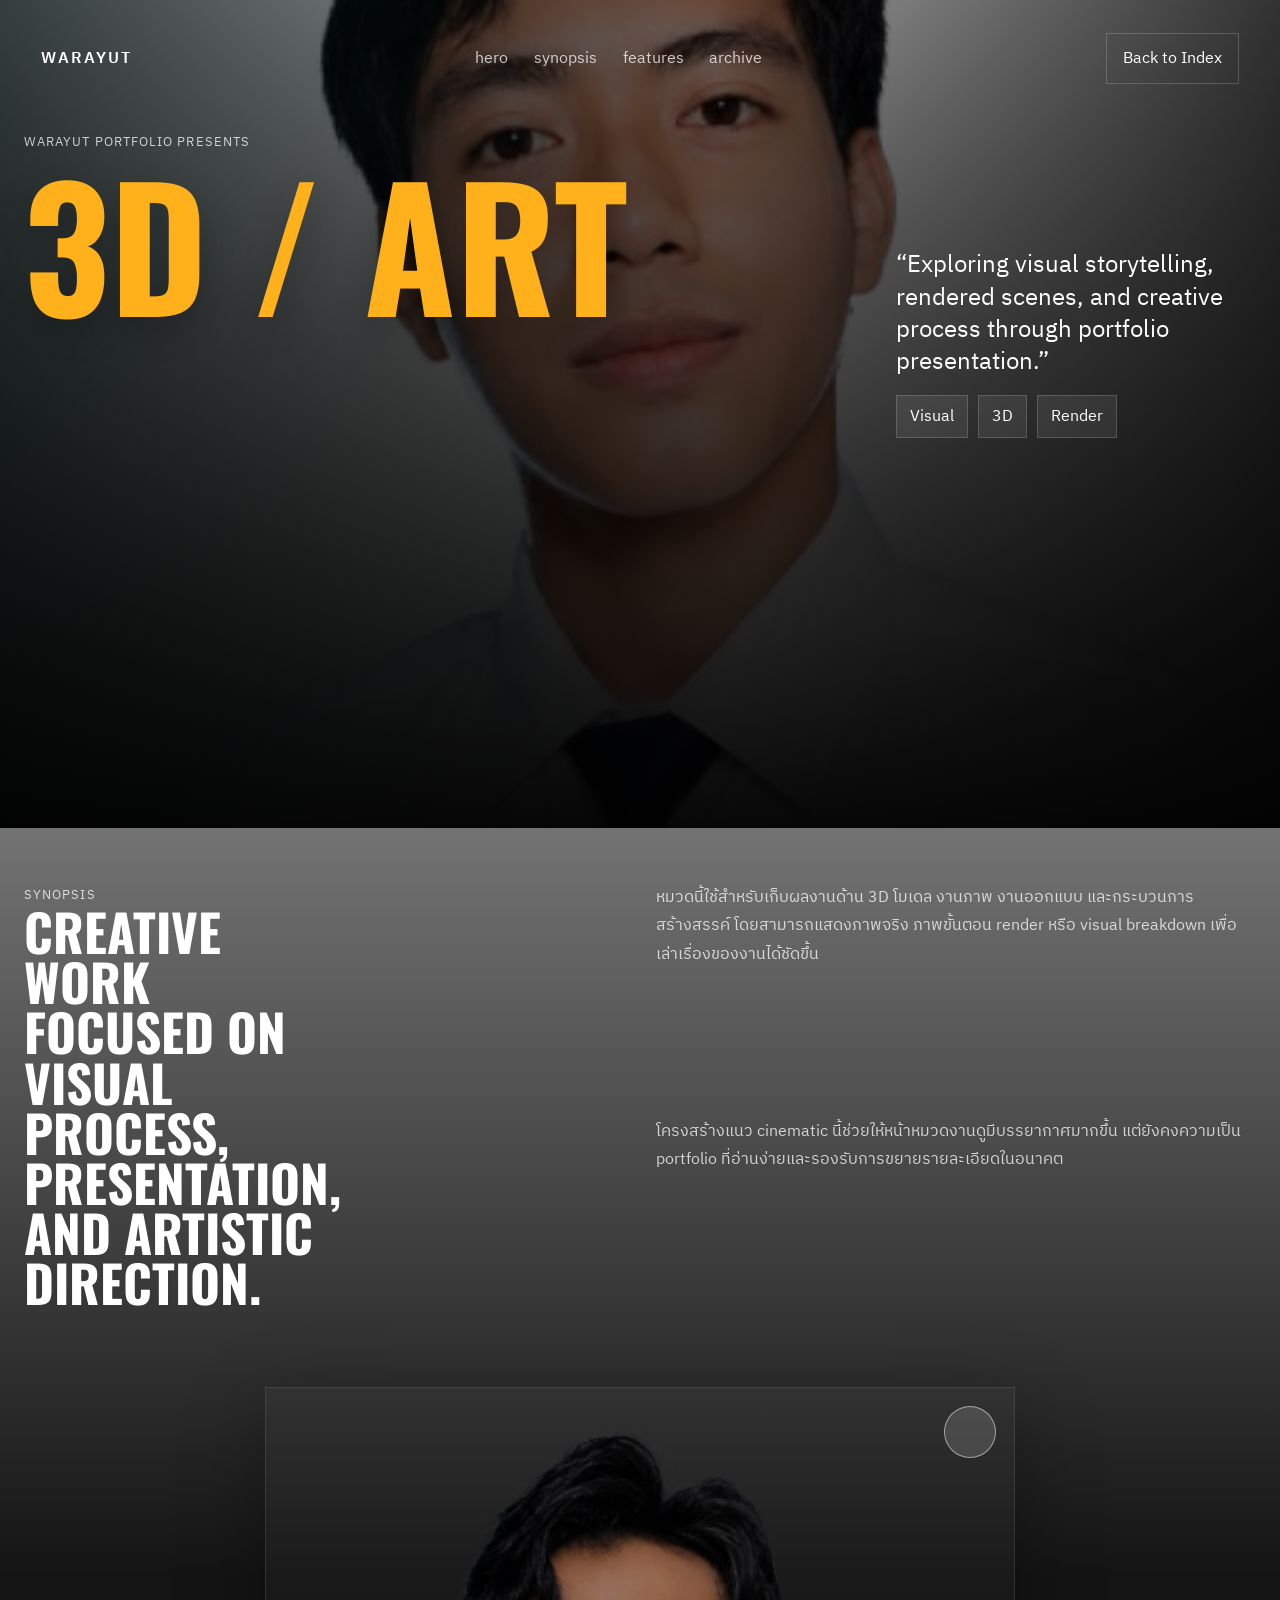
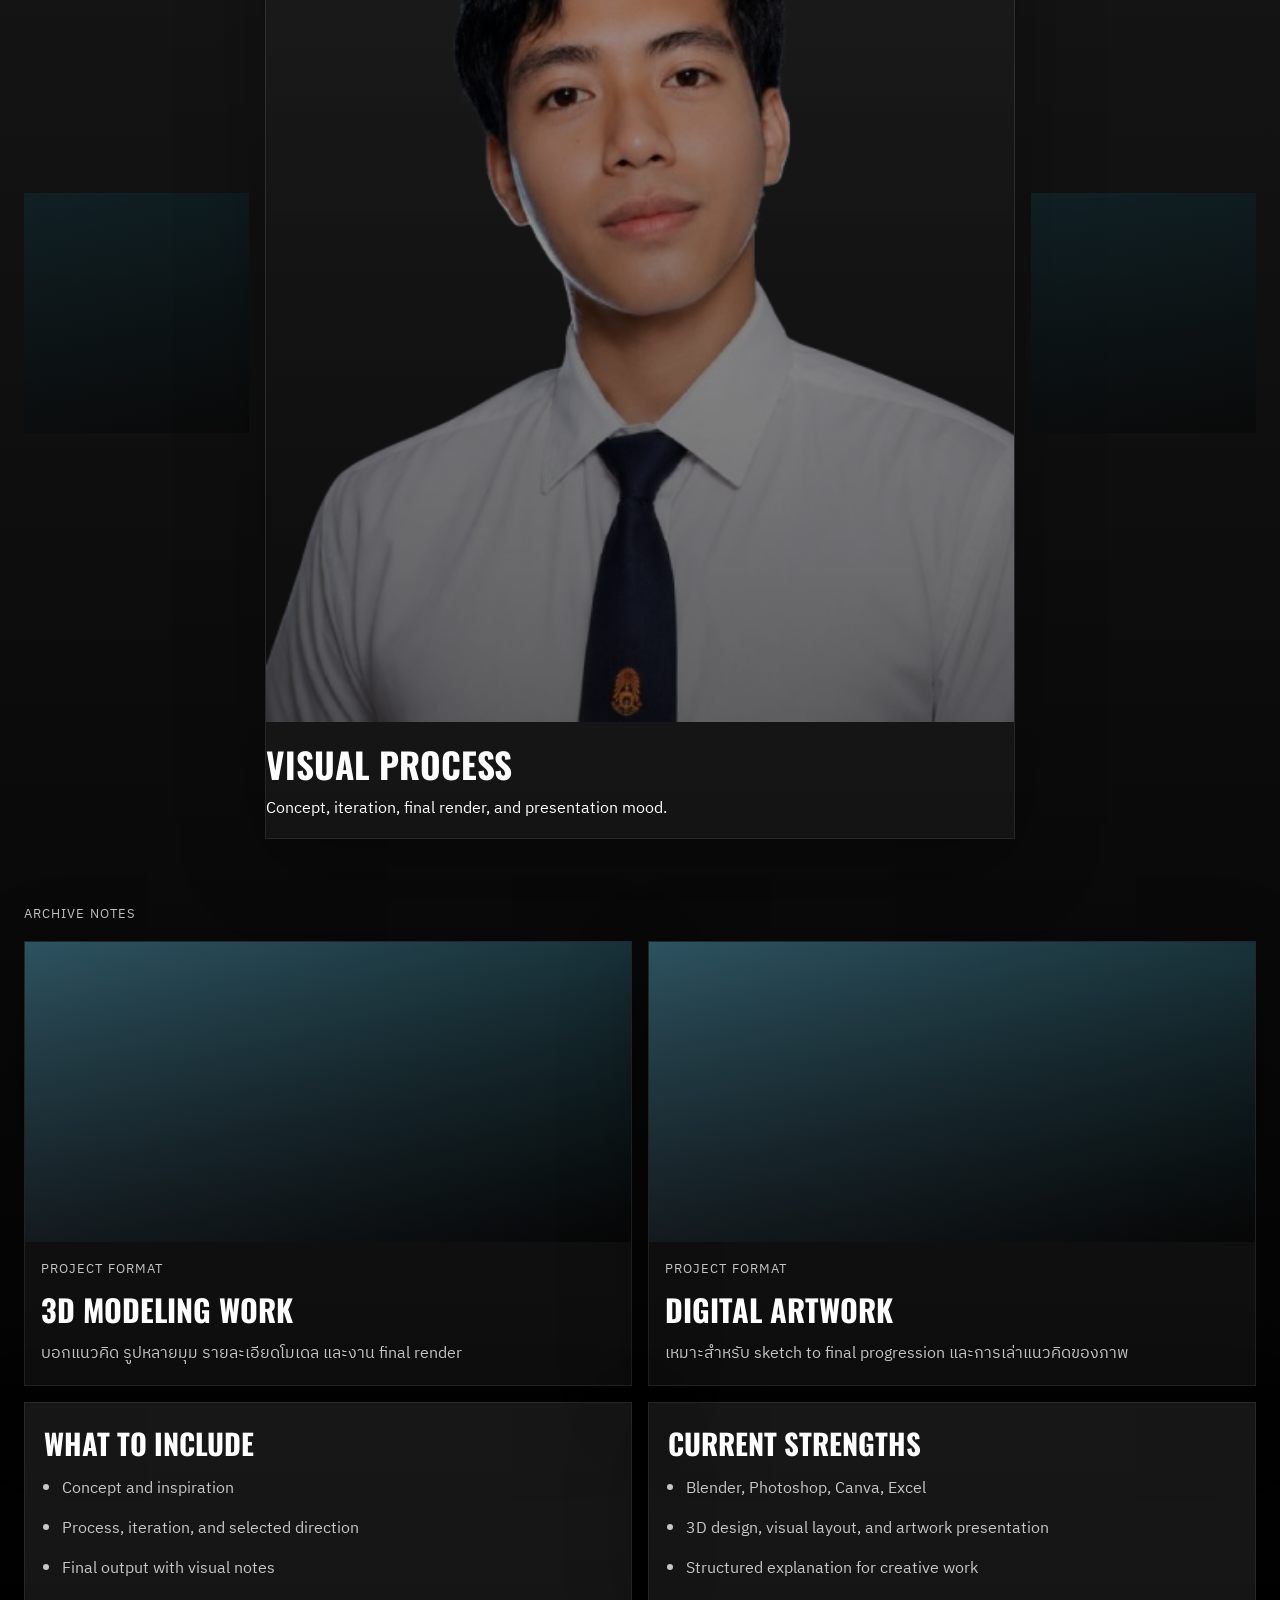
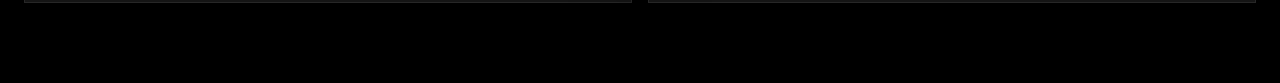
==== Portfolio/public/3D & Art Projects.html @ 30a41abb "Add files via upload" ====
<!DOCTYPE html>
<html lang="en">
<head>
    <meta charset="UTF-8">
    <meta name="viewport" content="width=device-width, initial-scale=1.0">
    <meta
        name="description"
        content="3D and art portfolio collection by Warayut Keawpaisarn in a cinematic editorial presentation."
    >
    <link rel="preconnect" href="https://fonts.googleapis.com">
    <link rel="preconnect" href="https://fonts.gstatic.com" crossorigin>
    <link
        href="https://fonts.googleapis.com/css2?family=Oswald:wght@400;500;600;700&family=IBM+Plex+Sans+Thai:wght@300;400;500;600&display=swap"
        rel="stylesheet"
    >
    <link rel="stylesheet" href="https://unicons.iconscout.com/release/v4.0.8/css/line.css">
    <link rel="stylesheet" href="styles/collection.css">
    <title>3D &amp; Art Projects | Warayut</title>
</head>
<body class="collection-page art-page">
    <header class="collection-nav-shell" id="header">
        <div class="collection-nav">
            <a href="index.html" class="collection-brand">WARAYUT</a>
            <nav class="collection-links">
                <a href="#hero">hero</a>
                <a href="#synopsis">synopsis</a>
                <a href="#features">features</a>
                <a href="#archive">archive</a>
            </nav>
            <a href="index.html#collections" class="collection-back">Back to Index</a>
        </div>
    </header>

    <main>
        <section class="collection-hero cinematic-hero" id="hero">
            <div class="hero-image-layer">
                <img src="assets/images/profile.png" alt="3D and art collection visual">
            </div>
            <div class="hero-layer-overlay"></div>

            <div class="hero-inner">
                <p class="hero-super reveal">Warayut portfolio presents</p>
                <div class="hero-headline">
                    <h1 class="reveal">3D / ART</h1>
                    <div class="hero-side reveal reveal-delay">
                        <p class="hero-quote">“Exploring visual storytelling, rendered scenes, and creative process through portfolio presentation.”</p>
                        <div class="hero-badges">
                            <span>Visual</span>
                            <span>3D</span>
                            <span>Render</span>
                        </div>
                    </div>
                </div>
            </div>
        </section>

        <section class="synopsis-section" id="synopsis">
            <div class="synopsis-grid">
                <article class="synopsis-block reveal">
                    <p class="block-kicker">Synopsis</p>
                    <h2>Creative work focused on visual process, presentation, and artistic direction.</h2>
                </article>
                <article class="synopsis-copy reveal reveal-delay">
                    <p>
                        หมวดนี้ใช้สำหรับเก็บผลงานด้าน 3D โมเดล งานภาพ งานออกแบบ และกระบวนการ
                        สร้างสรรค์ โดยสามารถแสดงภาพจริง ภาพขั้นตอน render หรือ visual breakdown
                        เพื่อเล่าเรื่องของงานได้ชัดขึ้น
                    </p>
                    <p>
                        โครงสร้างแนว cinematic นี้ช่วยให้หน้าหมวดงานดูมีบรรยากาศมากขึ้น
                        แต่ยังคงความเป็น portfolio ที่อ่านง่ายและรองรับการขยายรายละเอียดในอนาคต
                    </p>
                </article>
            </div>
        </section>

        <section class="feature-scene" id="features">
            <div class="scene-side scene-side-left"></div>
            <div class="scene-main reveal">
                <div class="scene-main-image">
                    <img src="assets/images/profile.png" alt="Creative feature scene">
                    <span class="scene-play"><i class="uil uil-play"></i></span>
                </div>
                <div class="scene-caption">
                    <h3>Visual Process</h3>
                    <p>Concept, iteration, final render, and presentation mood.</p>
                </div>
            </div>
            <div class="scene-side scene-side-right"></div>
        </section>

        <section class="archive-section" id="archive">
            <p class="block-kicker reveal">Archive Notes</p>
            <div class="archive-grid">
                <article class="archive-card reveal">
                    <div class="archive-card-image archive-card-image-c"></div>
                    <div class="archive-card-copy">
                        <p class="archive-meta">PROJECT FORMAT</p>
                        <h3>3D Modeling Work</h3>
                        <p>บอกแนวคิด รูปหลายมุม รายละเอียดโมเดล และงาน final render</p>
                    </div>
                </article>
                <article class="archive-card reveal reveal-delay">
                    <div class="archive-card-image archive-card-image-d"></div>
                    <div class="archive-card-copy">
                        <p class="archive-meta">PROJECT FORMAT</p>
                        <h3>Digital Artwork</h3>
                        <p>เหมาะสำหรับ sketch to final progression และการเล่าแนวคิดของภาพ</p>
                    </div>
                </article>
            </div>

            <div class="collection-panels">
                <article class="collection-panel reveal">
                    <h3>What to include</h3>
                    <ul>
                        <li>Concept and inspiration</li>
                        <li>Process, iteration, and selected direction</li>
                        <li>Final output with visual notes</li>
                    </ul>
                </article>
                <article class="collection-panel reveal reveal-delay">
                    <h3>Current strengths</h3>
                    <ul>
                        <li>Blender, Photoshop, Canva, Excel</li>
                        <li>3D design, visual layout, and artwork presentation</li>
                        <li>Structured explanation for creative work</li>
                    </ul>
                </article>
            </div>
        </section>
    </main>

    <script src="scripts/collection.js"></script>
</body>
</html>
---- Portfolio/public/styles/collection.css ----
:root {
    --bg: #040404;
    --surface: rgba(255, 255, 255, 0.06);
    --surface-soft: rgba(255, 255, 255, 0.08);
    --line: rgba(255, 255, 255, 0.18);
    --text: #ffffff;
    --muted: rgba(255, 255, 255, 0.76);
    --dim: rgba(255, 255, 255, 0.56);
    --accent: #ff4d3d;
    --accent-soft: #09b5d1;
    --shadow: 0 24px 80px rgba(0, 0, 0, 0.32);
    --max-width: 1240px;
}

* {
    box-sizing: border-box;
    margin: 0;
    padding: 0;
}

html {
    scroll-behavior: smooth;
}

body {
    font-family: "IBM Plex Sans Thai", sans-serif;
    background: #050505;
    color: var(--text);
}

a {
    color: inherit;
    text-decoration: none;
}

img {
    display: block;
    max-width: 100%;
}

ul {
    padding-left: 1.1rem;
}

.collection-page {
    background:
        linear-gradient(180deg, rgba(0, 0, 0, 0.14) 0%, rgba(0, 0, 0, 0.92) 48%, rgba(0, 0, 0, 1) 100%);
}

.collection-nav-shell {
    position: fixed;
    top: 1.2rem;
    left: 50%;
    width: min(var(--max-width), calc(100% - 3rem));
    transform: translateX(-50%);
    z-index: 25;
    border: 1px solid transparent;
    transition: background 0.3s ease, border-color 0.3s ease, backdrop-filter 0.3s ease;
}

.collection-nav-shell.is-scrolled {
    background: rgba(4, 4, 4, 0.42);
    backdrop-filter: blur(12px);
    border-color: rgba(255, 255, 255, 0.08);
}

.collection-nav {
    display: flex;
    justify-content: space-between;
    align-items: center;
    gap: 1rem;
    padding: 0.8rem 1rem;
}

.collection-brand {
    font-weight: 600;
    letter-spacing: 0.12em;
}

.collection-links {
    display: flex;
    gap: 1.6rem;
    color: var(--muted);
    text-transform: lowercase;
}

.collection-back {
    display: inline-flex;
    align-items: center;
    gap: 0.5rem;
    border: 1px solid rgba(255, 255, 255, 0.18);
    padding: 0.7rem 1rem;
    color: #fff;
}

.cinematic-hero {
    position: relative;
    min-height: 92vh;
    overflow: hidden;
}

.hero-image-layer,
.hero-layer-overlay {
    position: absolute;
    inset: 0;
}

.hero-image-layer img {
    width: 100%;
    height: 100%;
    object-fit: cover;
    filter: brightness(0.62) saturate(1.04);
}

.hero-layer-overlay {
    background:
        linear-gradient(180deg, rgba(0, 0, 0, 0.18) 0%, rgba(0, 0, 0, 0.52) 48%, rgba(0, 0, 0, 0.94) 100%),
        linear-gradient(90deg, rgba(6, 20, 20, 0.72) 0%, rgba(0, 0, 0, 0.12) 56%, rgba(0, 0, 0, 0.72) 100%);
}

.hero-inner,
.synopsis-grid,
.feature-scene,
.archive-section {
    width: min(var(--max-width), calc(100% - 3rem));
    margin: 0 auto;
    position: relative;
    z-index: 2;
}

.hero-inner {
    padding-top: 8.2rem;
}

.hero-super,
.block-kicker,
.archive-meta {
    color: var(--muted);
    text-transform: uppercase;
    letter-spacing: 0.08em;
    font-size: 0.84rem;
}

.hero-headline {
    display: flex;
    justify-content: space-between;
    align-items: flex-start;
    gap: 2rem;
    padding-top: 1rem;
}

.hero-headline h1,
.synopsis-block h2,
.scene-caption h3,
.archive-card-copy h3,
.collection-panel h3 {
    font-family: "Oswald", sans-serif;
    text-transform: uppercase;
}

.hero-headline h1 {
    font-size: clamp(4.8rem, 13vw, 10.5rem);
    line-height: 0.88;
    color: #ffb11b;
    text-shadow: 0 14px 34px rgba(0, 0, 0, 0.24);
}

.hero-side {
    max-width: 360px;
    padding-top: 5rem;
}

.hero-quote {
    font-size: 1.5rem;
    line-height: 1.35;
}

.hero-badges {
    display: flex;
    flex-wrap: wrap;
    gap: 0.65rem;
    margin-top: 1rem;
}

.hero-badges span {
    padding: 0.45rem 0.8rem;
    border: 1px solid rgba(255, 255, 255, 0.16);
    background: rgba(255, 255, 255, 0.08);
}

.synopsis-section {
    padding: 3.5rem 0 2rem;
}

.synopsis-grid {
    display: grid;
    grid-template-columns: 1fr 1fr;
    gap: 2rem;
}

.synopsis-block h2 {
    font-size: clamp(2rem, 4vw, 3.8rem);
    line-height: 0.98;
    max-width: 11ch;
}

.synopsis-copy {
    display: grid;
    gap: 1rem;
}

.synopsis-copy p,
.archive-card-copy p,
.collection-panel li {
    color: var(--muted);
    line-height: 1.78;
}

.feature-scene {
    display: grid;
    grid-template-columns: 0.9fr 3fr 0.9fr;
    gap: 1rem;
    align-items: center;
    padding: 3rem 0 4rem;
}

.scene-side {
    min-height: 240px;
    opacity: 0.45;
    background:
        linear-gradient(180deg, rgba(9, 181, 209, 0.12), rgba(0, 0, 0, 0.36)),
        linear-gradient(145deg, #102129 0%, #070707 100%);
}

.scene-main {
    background: rgba(255, 255, 255, 0.04);
    border: 1px solid rgba(255, 255, 255, 0.08);
    box-shadow: var(--shadow);
}

.scene-main-image {
    position: relative;
    min-height: 410px;
    overflow: hidden;
}

.scene-main-image img {
    width: 100%;
    height: 100%;
    object-fit: cover;
    filter: brightness(0.72);
}

.scene-main-image::after {
    content: "";
    position: absolute;
    inset: 0;
    background: linear-gradient(180deg, rgba(0, 0, 0, 0.04), rgba(0, 0, 0, 0.42));
}

.scene-play {
    position: absolute;
    top: 1.1rem;
    right: 1.1rem;
    z-index: 1;
    width: 52px;
    height: 52px;
    display: grid;
    place-items: center;
    border-radius: 50%;
    border: 1px solid rgba(255, 255, 255, 0.5);
    background: rgba(255, 255, 255, 0.14);
}

.scene-caption {
    padding: 1rem 0;
}

.scene-caption h3 {
    font-size: 2.2rem;
    margin-bottom: 0.3rem;
}

.archive-section {
    padding-bottom: 5rem;
}

.archive-grid {
    display: grid;
    grid-template-columns: 1fr 1fr;
    gap: 1rem;
    margin-top: 1rem;
}

.archive-card {
    background: rgba(255, 255, 255, 0.04);
    border: 1px solid rgba(255, 255, 255, 0.08);
    box-shadow: var(--shadow);
}

.archive-card-image {
    min-height: 300px;
    background:
        linear-gradient(180deg, rgba(9, 181, 209, 0.12), rgba(0, 0, 0, 0.44)),
        linear-gradient(145deg, #19343d 0%, #0b0b0b 100%);
}

.archive-card-image-a,
.archive-card-image-b {
    background:
        linear-gradient(180deg, rgba(255, 77, 61, 0.08), rgba(0, 0, 0, 0.46)),
        linear-gradient(145deg, #18414e 0%, #0b0b0b 100%);
}

.archive-card-image-c,
.archive-card-image-d {
    background:
        linear-gradient(180deg, rgba(9, 181, 209, 0.1), rgba(0, 0, 0, 0.42)),
        linear-gradient(145deg, #314753 0%, #0a0a0a 100%);
}

.archive-card-copy {
    padding: 1rem;
}

.archive-card-copy h3 {
    font-size: 1.9rem;
    margin: 0.35rem 0 0.5rem;
}

.collection-panels {
    display: grid;
    grid-template-columns: 1fr 1fr;
    gap: 1rem;
    margin-top: 1rem;
}

.collection-panel {
    padding: 1.2rem;
    background: var(--surface-soft);
    border: 1px solid rgba(255, 255, 255, 0.08);
    box-shadow: var(--shadow);
}

.collection-panel h3 {
    font-size: 1.8rem;
    margin-bottom: 0.7rem;
}

.collection-panel ul {
    display: grid;
    gap: 0.7rem;
}

.reveal {
    opacity: 0;
    transform: translateY(30px);
    transition: opacity 0.7s ease, transform 0.7s ease;
}

.reveal-delay {
    transition-delay: 0.12s;
}

.reveal.is-visible {
    opacity: 1;
    transform: translateY(0);
}

@media (max-width: 980px) {
    .hero-headline,
    .synopsis-grid,
    .archive-grid,
    .collection-panels {
        grid-template-columns: 1fr;
    }

    .hero-headline {
        display: grid;
    }

    .hero-side {
        padding-top: 1rem;
    }

    .feature-scene {
        grid-template-columns: 1fr;
    }

    .scene-side {
        display: none;
    }
}

@media (max-width: 760px) {
    .collection-nav-shell {
        top: 0.8rem;
        width: calc(100% - 2rem);
    }

    .collection-nav {
        flex-direction: column;
        align-items: flex-start;
    }

    .collection-links {
        flex-wrap: wrap;
    }

    .collection-back {
        width: 100%;
        justify-content: center;
    }

    .hero-inner,
    .synopsis-grid,
    .feature-scene,
    .archive-section {
        width: calc(100% - 2rem);
    }
}
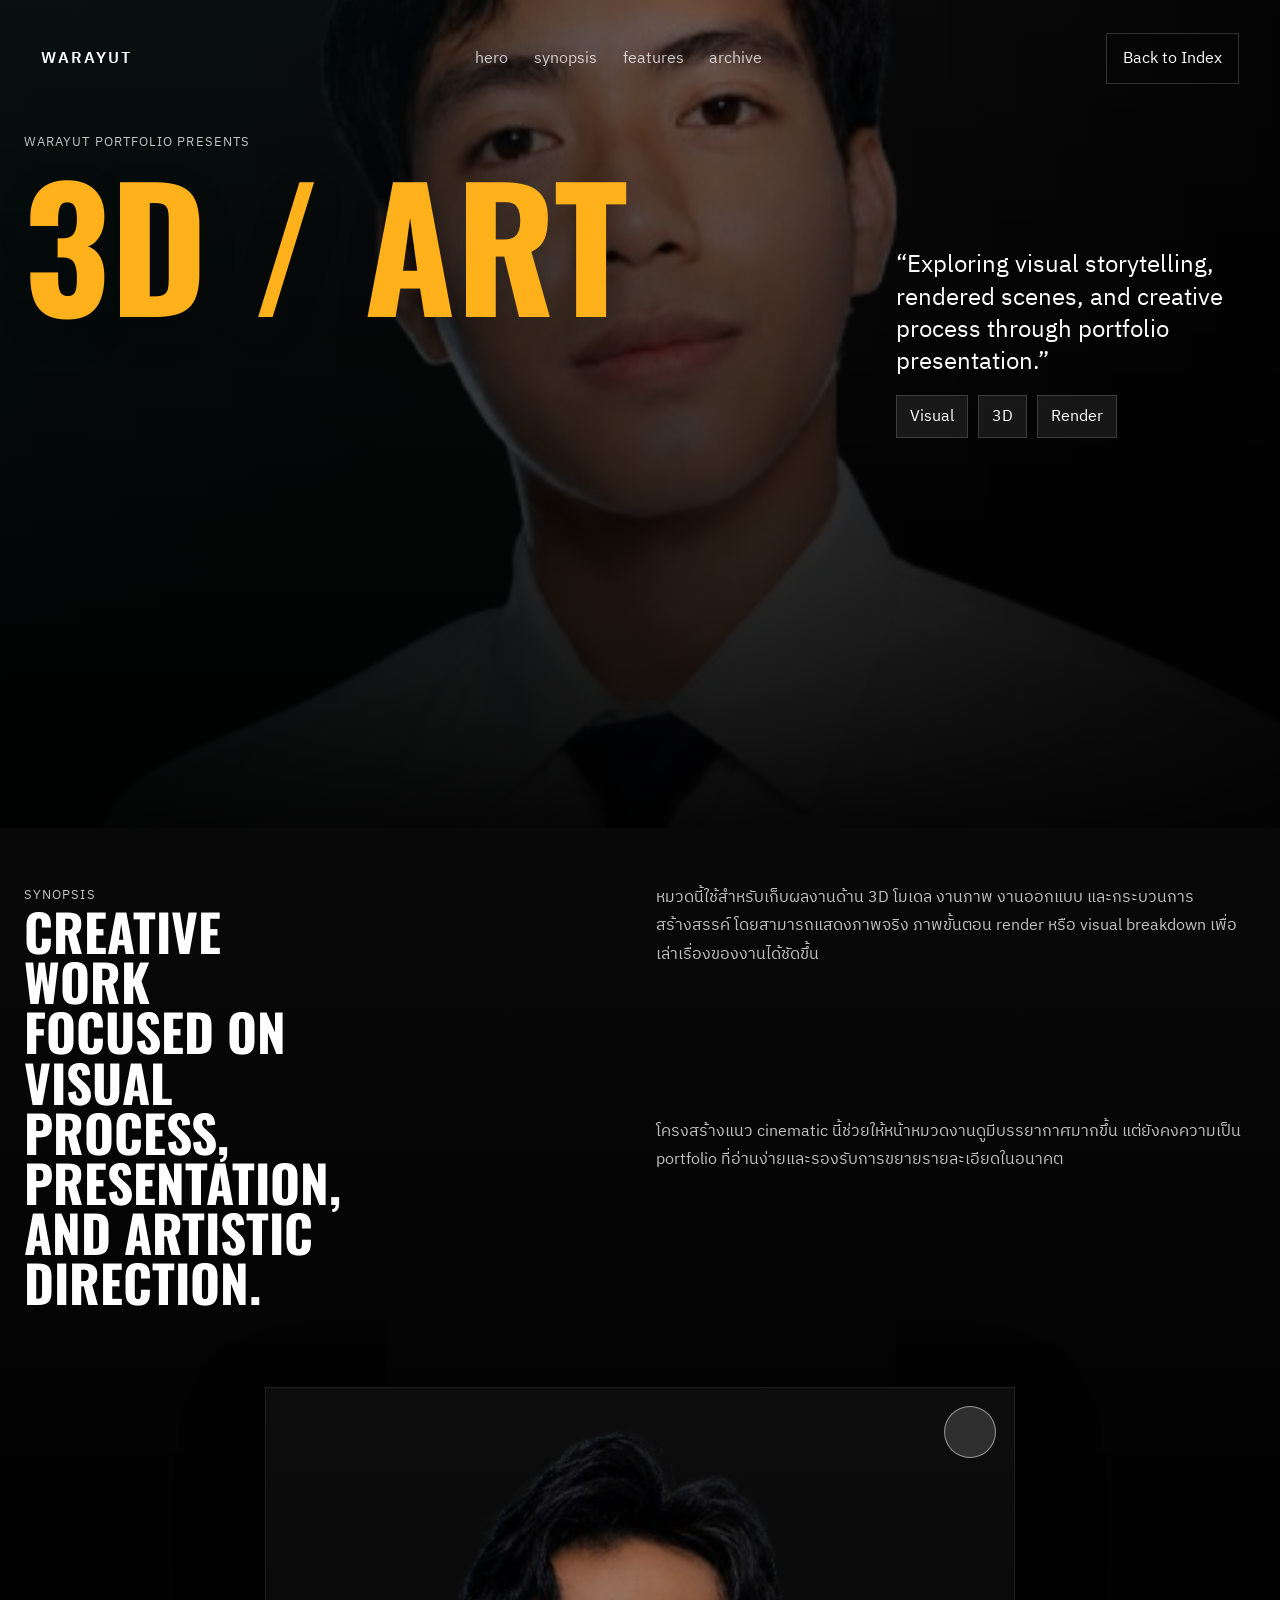
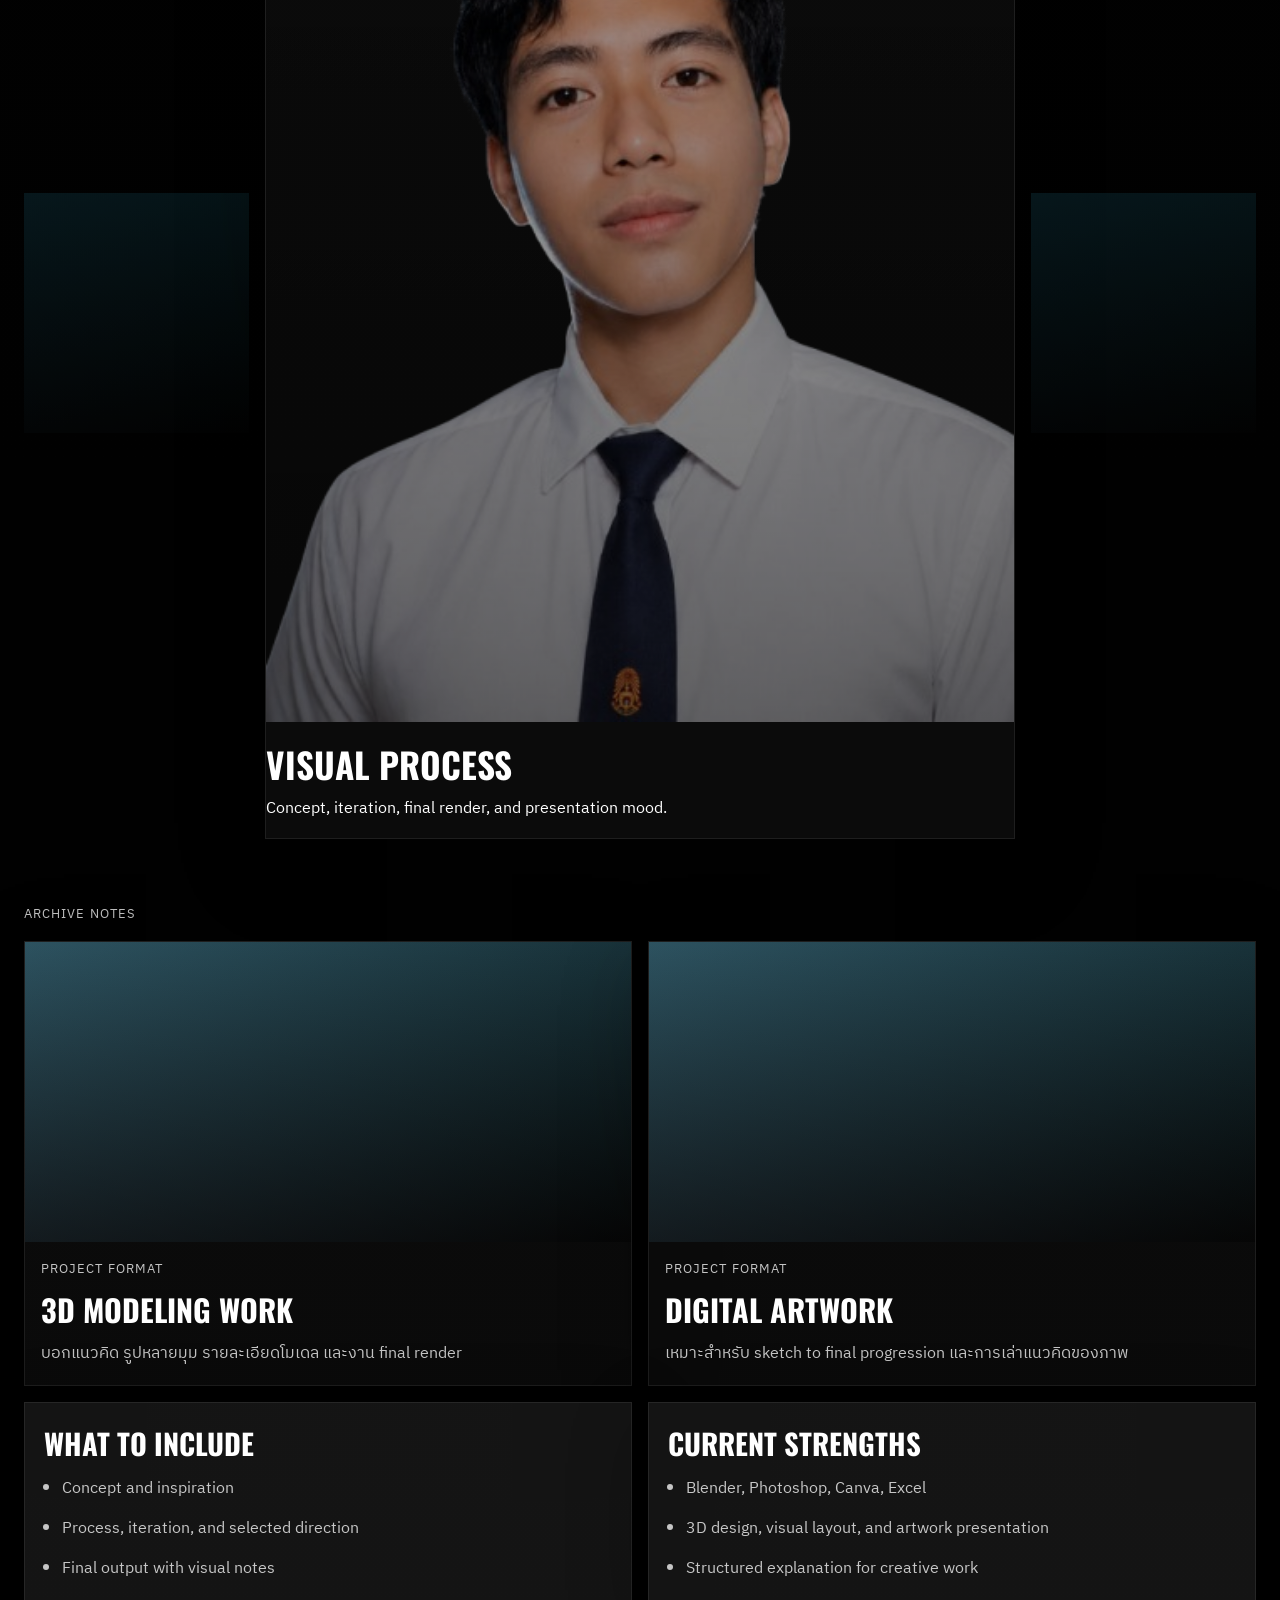
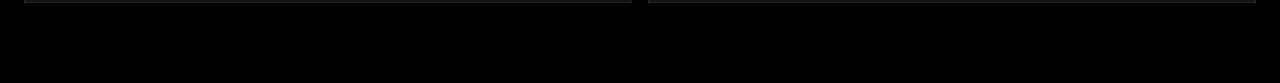
==== commit 2d0b055c: "Add files via upload" ====
--- a/Portfolio/public/3D & Art Projects.html
+++ b/Portfolio/public/3D & Art Projects.html
@@ -2,7 +2,9 @@
 <html lang="en">
 <head>
     <meta charset="UTF-8">
-    <meta name="viewport" content="width=device-width, initial-scale=1.0">
+    <meta name="viewport" content="width=device-width, initial-scale=1.0, viewport-fit=cover">
+    <meta name="theme-color" content="#040404">
+    <meta name="color-scheme" content="dark">
     <meta
         name="description"
         content="3D and art portfolio collection by Warayut Keawpaisarn in a cinematic editorial presentation."
@@ -21,7 +23,10 @@
     <header class="collection-nav-shell" id="header">
         <div class="collection-nav">
             <a href="index.html" class="collection-brand">WARAYUT</a>
-            <nav class="collection-links">
+            <button class="nav-toggle" type="button" id="collectionNavToggle" aria-expanded="false" aria-controls="collectionLinks" aria-label="Toggle navigation">
+                <i class="uil uil-bars"></i>
+            </button>
+            <nav class="collection-links" id="collectionLinks">
                 <a href="#hero">hero</a>
                 <a href="#synopsis">synopsis</a>
                 <a href="#features">features</a>
@@ -34,7 +39,7 @@
     <main>
         <section class="collection-hero cinematic-hero" id="hero">
             <div class="hero-image-layer">
-                <img src="assets/images/profile.png" alt="3D and art collection visual">
+                <img fetchpriority="high" decoding="async" src="assets/images/profile.png" alt="3D and art collection visual">
             </div>
             <div class="hero-layer-overlay"></div>
 
@@ -78,7 +83,7 @@
             <div class="scene-side scene-side-left"></div>
             <div class="scene-main reveal">
                 <div class="scene-main-image">
-                    <img src="assets/images/profile.png" alt="Creative feature scene">
+                    <img loading="lazy" decoding="async" src="assets/images/profile.png" alt="Creative feature scene">
                     <span class="scene-play"><i class="uil uil-play"></i></span>
                 </div>
                 <div class="scene-caption">
--- a/Portfolio/public/styles/collection.css
+++ b/Portfolio/public/styles/collection.css
@@ -20,12 +20,21 @@
 
 html {
     scroll-behavior: smooth;
+    scroll-padding-top: 6rem;
+    -webkit-text-size-adjust: 100%;
 }
 
 body {
     font-family: "IBM Plex Sans Thai", sans-serif;
     background: #050505;
     color: var(--text);
+    overflow-x: hidden;
+    -webkit-tap-highlight-color: transparent;
+}
+
+:focus-visible {
+    outline: 2px solid var(--accent);
+    outline-offset: 3px;
 }
 
 a {
@@ -84,6 +93,17 @@
     text-transform: lowercase;
 }
 
+.nav-toggle {
+    display: none;
+    width: 46px;
+    height: 46px;
+    border: 1px solid rgba(255, 255, 255, 0.14);
+    background: rgba(255, 255, 255, 0.06);
+    color: #fff;
+    place-items: center;
+    cursor: pointer;
+}
+
 .collection-back {
     display: inline-flex;
     align-items: center;
@@ -96,6 +116,7 @@
 .cinematic-hero {
     position: relative;
     min-height: 92vh;
+    min-height: 92svh;
     overflow: hidden;
 }
 
@@ -368,6 +389,11 @@
 }
 
 @media (max-width: 980px) {
+    .collection-nav-shell {
+        width: min(var(--max-width), calc(100% - 2rem));
+        top: 1rem;
+    }
+
     .hero-headline,
     .synopsis-grid,
     .archive-grid,
@@ -394,17 +420,45 @@
 
 @media (max-width: 760px) {
     .collection-nav-shell {
-        top: 0.8rem;
-        width: calc(100% - 2rem);
+        top: 0.5rem;
+        width: calc(100% - 1rem);
     }
 
     .collection-nav {
+        align-items: center;
+        padding: 0.7rem 0.8rem;
+    }
+
+    .nav-toggle {
+        display: grid;
+        margin-left: auto;
+    }
+
+    .collection-links {
+        position: absolute;
+        top: calc(100% + 0.5rem);
+        left: 0;
+        right: 0;
+        display: none;
         flex-direction: column;
-        align-items: flex-start;
-    }
-
-    .collection-links {
-        flex-wrap: wrap;
+        gap: 0.2rem;
+        padding: 0.45rem;
+        background: rgba(5, 5, 5, 0.92);
+        border: 1px solid rgba(255, 255, 255, 0.08);
+        backdrop-filter: blur(12px);
+    }
+
+    .collection-links.is-open {
+        display: flex;
+    }
+
+    .collection-links a {
+        padding: 0.85rem 0.9rem;
+        border-bottom: 1px solid rgba(255, 255, 255, 0.06);
+    }
+
+    .collection-links a:last-child {
+        border-bottom: none;
     }
 
     .collection-back {
@@ -418,4 +472,209 @@
     .archive-section {
         width: calc(100% - 2rem);
     }
-}
+
+    .hero-inner {
+        padding-top: 6.6rem;
+    }
+
+    .hero-headline {
+        gap: 1.1rem;
+    }
+
+    .hero-headline h1 {
+        font-size: clamp(3.4rem, 18vw, 6rem);
+    }
+
+    .hero-side {
+        max-width: 100%;
+        padding-top: 0.4rem;
+    }
+
+    .hero-quote {
+        font-size: 1.15rem;
+    }
+
+    .hero-badges {
+        gap: 0.5rem;
+    }
+
+    .hero-badges span {
+        font-size: 0.84rem;
+    }
+
+    .synopsis-section {
+        padding-top: 2.8rem;
+    }
+
+    .synopsis-block h2 {
+        font-size: clamp(1.8rem, 11vw, 3rem);
+    }
+
+    .feature-scene {
+        padding-top: 2rem;
+        padding-bottom: 3rem;
+    }
+
+    .scene-main-image {
+        min-height: 280px;
+    }
+
+    .scene-caption h3 {
+        font-size: 1.8rem;
+    }
+
+    .archive-card-image {
+        min-height: 220px;
+    }
+
+    .archive-card-copy h3,
+    .collection-panel h3 {
+        font-size: 1.55rem;
+    }
+
+    .collection-panels {
+        gap: 0.8rem;
+    }
+
+    .collection-panel {
+        padding: 1rem;
+    }
+}
+
+@media (max-width: 480px) {
+    .collection-nav-shell {
+        width: calc(100% - 0.75rem);
+        top: 0.35rem;
+    }
+
+    .hero-inner,
+    .synopsis-grid,
+    .feature-scene,
+    .archive-section {
+        width: calc(100% - 1.1rem);
+    }
+
+    .hero-super,
+    .block-kicker,
+    .archive-meta {
+        font-size: 0.74rem;
+    }
+
+    .hero-headline h1 {
+        font-size: clamp(3rem, 20vw, 5rem);
+    }
+
+    .hero-quote {
+        font-size: 1.02rem;
+    }
+
+    .scene-main-image {
+        min-height: 220px;
+    }
+
+    .scene-play {
+        width: 44px;
+        height: 44px;
+    }
+
+    .archive-card-image {
+        min-height: 180px;
+    }
+}
+
+/* =====================================================
+   MOBILE UX ENHANCEMENTS (collection pages)
+   matches the cinematic mood & tone of the index
+   ===================================================== */
+
+.nav-toggle {
+    width: 48px;
+    height: 48px;
+    border-radius: 4px;
+    transition: background 0.2s ease, transform 0.15s ease;
+    touch-action: manipulation;
+}
+
+.nav-toggle:active {
+    transform: scale(0.94);
+    background: rgba(255, 255, 255, 0.12);
+}
+
+.nav-toggle i {
+    font-size: 1.35rem;
+    transition: transform 0.25s ease;
+}
+
+.nav-toggle[aria-expanded="true"] i {
+    transform: rotate(90deg);
+}
+
+/* Press feedback on touch instead of (non-firing) hover */
+@media (hover: none) {
+    .archive-card:active,
+    .collection-panel:active,
+    .scene-main:active {
+        transform: translateY(-3px);
+    }
+
+    .archive-card,
+    .collection-panel,
+    .scene-main {
+        transition: transform 0.2s ease;
+    }
+
+    .collection-back:active {
+        background: rgba(255, 255, 255, 0.12);
+    }
+}
+
+.collection-back {
+    touch-action: manipulation;
+    transition: background 0.2s ease;
+}
+
+@media (max-width: 760px) {
+    /* Safe areas for notch / home indicator */
+    .collection-nav-shell {
+        top: calc(0.5rem + env(safe-area-inset-top));
+    }
+
+    .hero-inner,
+    .synopsis-grid,
+    .feature-scene,
+    .archive-section {
+        padding-left: env(safe-area-inset-left);
+        padding-right: env(safe-area-inset-right);
+    }
+
+    /* Readable body copy */
+    .synopsis-copy p,
+    .archive-card-copy p,
+    .collection-panel li {
+        font-size: 0.96rem;
+        line-height: 1.78;
+    }
+
+    /* Comfortable tap target for the bottom-of-menu back link */
+    .collection-back {
+        padding: 0.85rem 1rem;
+    }
+}
+
+@media (prefers-reduced-motion: reduce) {
+    html {
+        scroll-behavior: auto;
+    }
+
+    *,
+    *::before,
+    *::after {
+        animation-duration: 0.001ms !important;
+        transition-duration: 0.001ms !important;
+    }
+
+    .reveal {
+        opacity: 1;
+        transform: none;
+    }
+}
